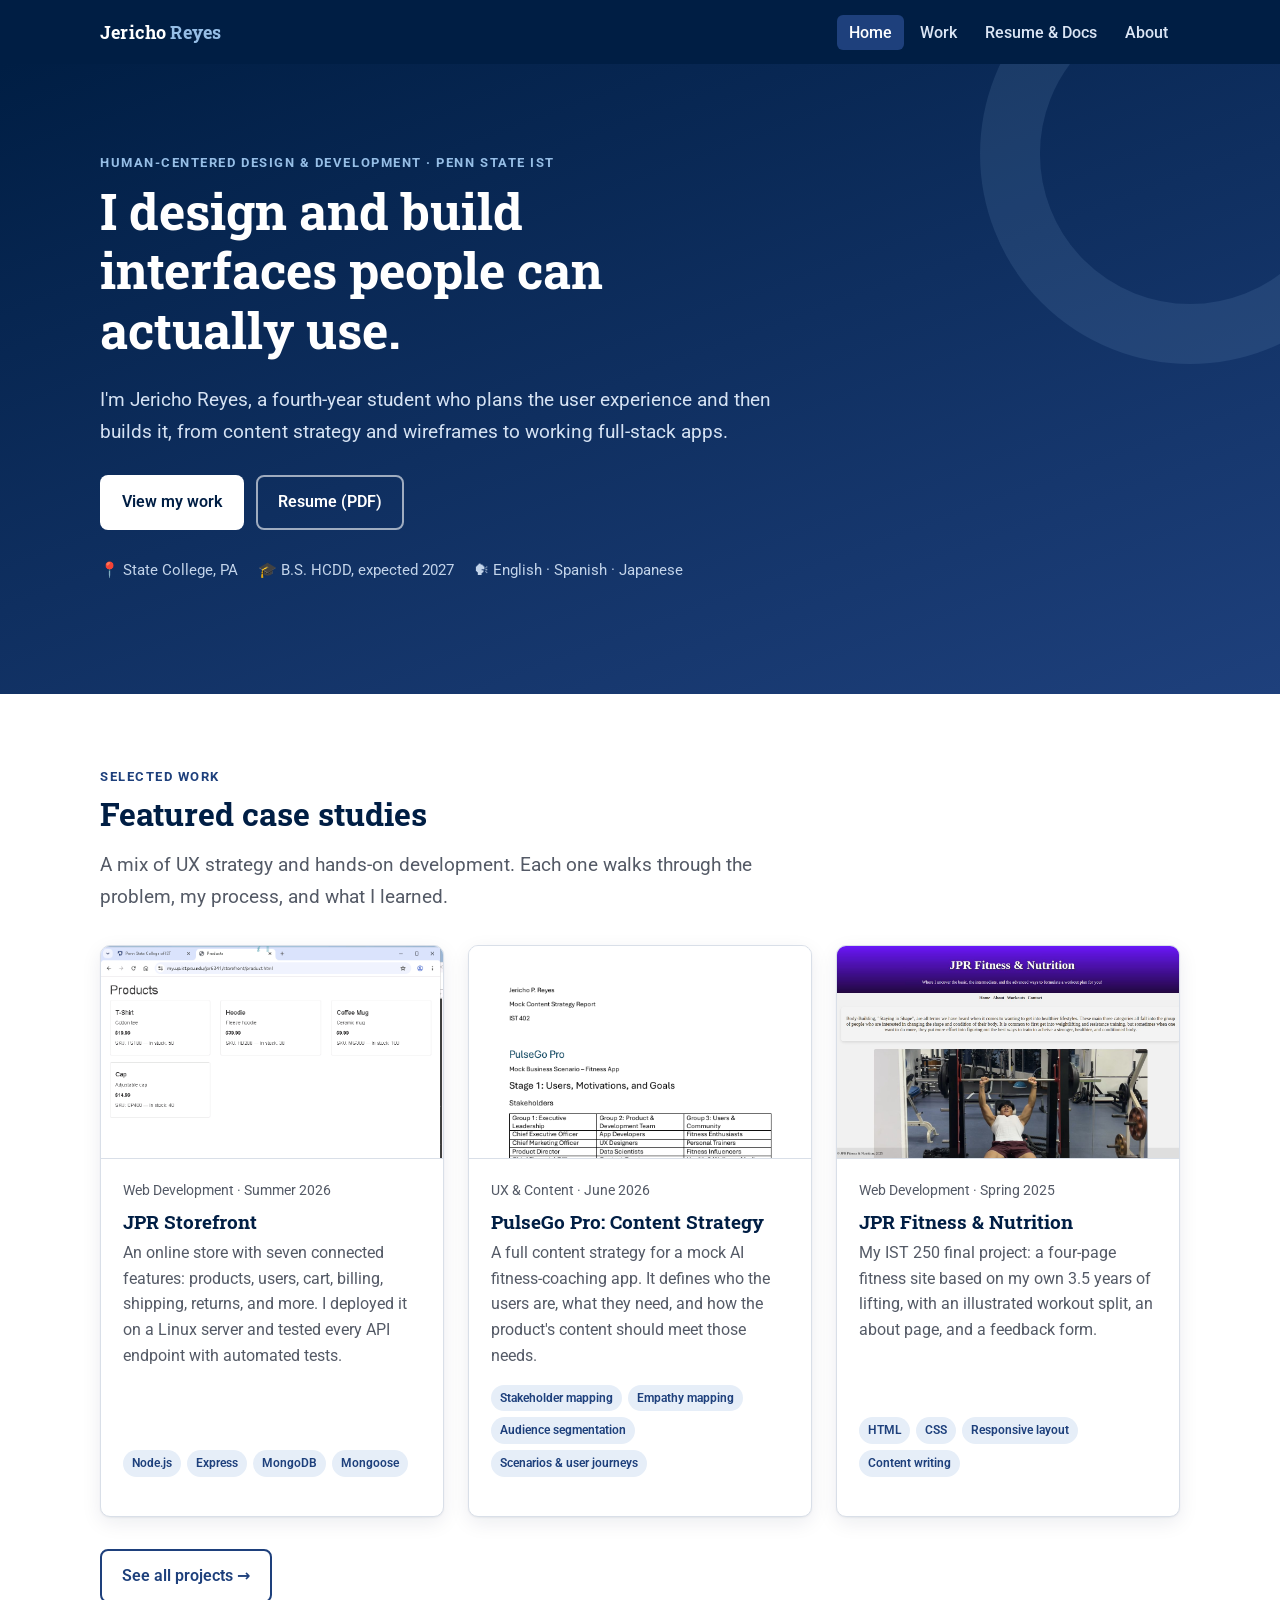
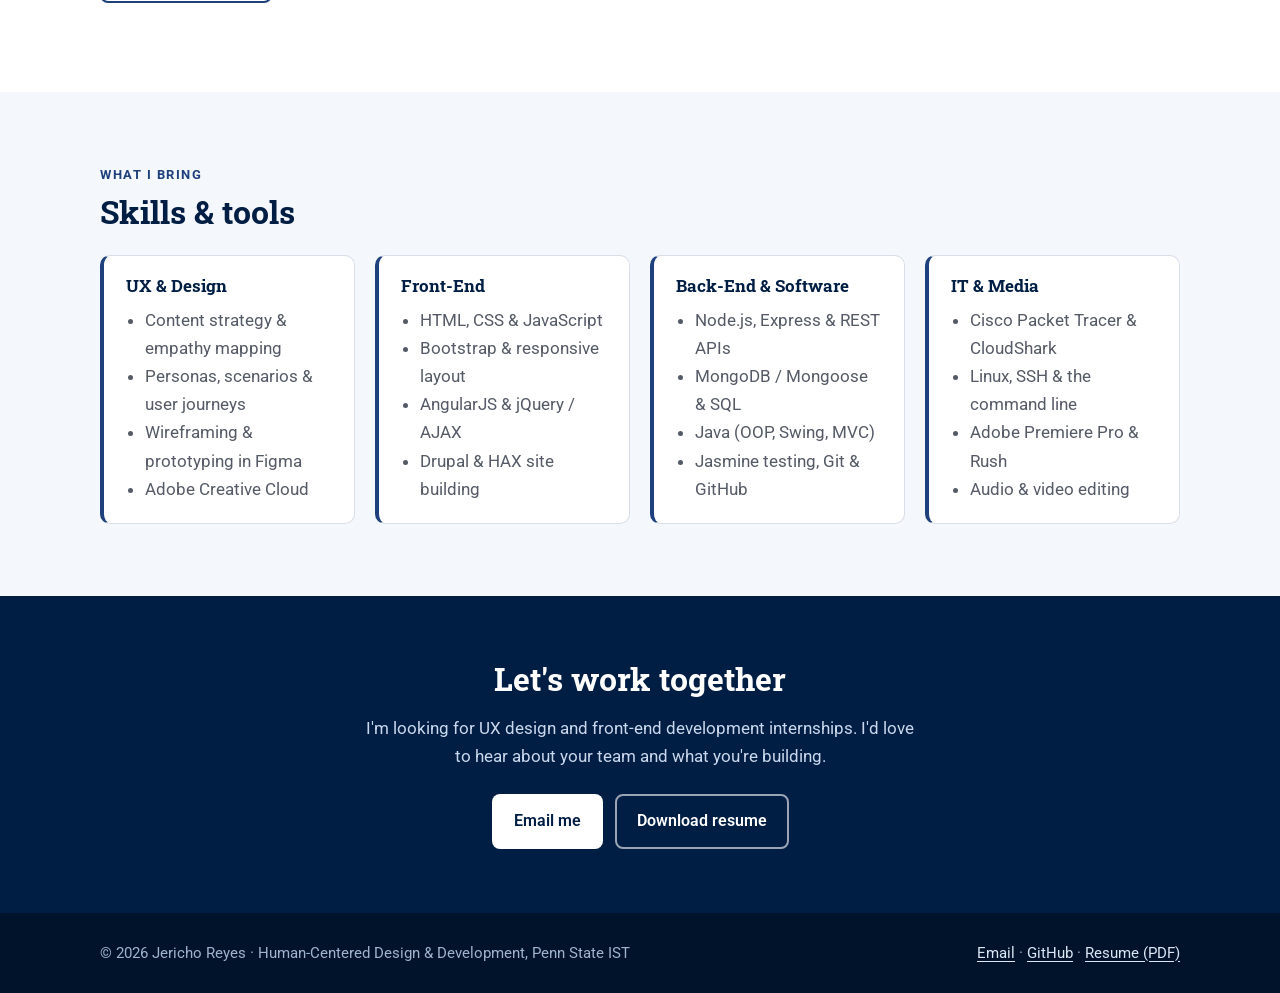
==== index.html @ 734ac3e8 "New portfolio site" ====
<!DOCTYPE html>
<html lang="en">
<head>
<meta charset="utf-8">
<meta name="viewport" content="width=device-width, initial-scale=1">
<title>Jericho Reyes · UX Design & Front-End Development</title>
<meta name="description" content="Portfolio of Jericho Reyes, a Human-Centered Design & Development student at Penn State: UX case studies, web development, and software projects.">
<meta property="og:title" content="Jericho Reyes · UX Design & Front-End Development">
<meta property="og:description" content="Portfolio of Jericho Reyes, a Human-Centered Design & Development student at Penn State: UX case studies, web development, and software projects.">
<link rel="icon" href="data:image/svg+xml,%3Csvg xmlns='http://www.w3.org/2000/svg' viewBox='0 0 64 64'%3E%3Crect width='64' height='64' rx='12' fill='%23001e44'/%3E%3Ctext x='32' y='42' font-family='Georgia,serif' font-size='28' font-weight='700' fill='%2396bee6' text-anchor='middle'%3EJR%3C/text%3E%3C/svg%3E">
<link rel="preconnect" href="https://fonts.googleapis.com">
<link rel="preconnect" href="https://fonts.gstatic.com" crossorigin>
<link href="https://fonts.googleapis.com/css2?family=Roboto:wght@400;500;700&family=Roboto+Slab:wght@600;700&display=swap" rel="stylesheet">
<link rel="stylesheet" href="css/style.css">
</head>
<body>
<a class="skip-link" href="#main">Skip to content</a>
<header class="site-header">
  <div class="container">
    <a class="brand" href="index.html">Jericho <span>Reyes</span></a>
    <button class="nav-toggle" type="button" aria-expanded="false" aria-controls="site-nav">Menu</button>
    <nav id="site-nav" class="nav" aria-label="Main"><ul><li><a href="index.html" aria-current="page">Home</a></li><li><a href="work.html">Work</a></li><li><a href="documents.html">Resume & Docs</a></li><li><a href="about.html">About</a></li></ul></nav>
  </div>
</header>
<main id="main">
<section class="hero">
  <div class="container">
    <p class="eyebrow">Human-Centered Design &amp; Development · Penn State IST</p>
    <h1>I design and build interfaces people can actually use.</h1>
    <p class="lead">I'm Jericho Reyes, a fourth-year student who plans the user experience and then builds it, from content strategy and wireframes to working full-stack apps.</p>
    <div class="btn-row">
      <a class="btn btn-light" href="work.html">View my work</a>
      <a class="btn btn-ghost-light" href="assets/docs/Jericho-Reyes-Resume.pdf" target="_blank" rel="noopener">Resume (PDF)</a>
    </div>
    <ul class="hero-meta">
      <li>📍 State College, PA</li>
      <li>🎓 B.S. HCDD, expected 2027</li>
      <li>🗣 English · Spanish · Japanese</li>
    </ul>
  </div>
</section>

<section class="section">
  <div class="container">
    <p class="eyebrow">Selected work</p>
    <h2>Featured case studies</h2>
    <p class="lead" style="margin-bottom:32px">A mix of UX strategy and hands-on development. Each one walks through the problem, my process, and what I learned.</p>
    <div id="featured-grid" class="grid grid-3" aria-live="polite"></div>
    <p style="margin-top:32px"><a class="btn btn-outline" href="work.html">See all projects →</a></p>
  </div>
</section>

<section class="section alt">
  <div class="container">
    <p class="eyebrow">What I bring</p>
    <h2>Skills &amp; tools</h2>
    <div class="skills" style="margin-top:24px">
      <div class="skill-group"><h3>UX &amp; Design</h3><ul><li>Content strategy &amp; empathy mapping</li><li>Personas, scenarios &amp; user journeys</li><li>Wireframing &amp; prototyping in Figma</li><li>Adobe Creative Cloud</li></ul></div>
      <div class="skill-group"><h3>Front-End</h3><ul><li>HTML, CSS &amp; JavaScript</li><li>Bootstrap &amp; responsive layout</li><li>AngularJS &amp; jQuery / AJAX</li><li>Drupal &amp; HAX site building</li></ul></div>
      <div class="skill-group"><h3>Back-End &amp; Software</h3><ul><li>Node.js, Express &amp; REST APIs</li><li>MongoDB / Mongoose &amp; SQL</li><li>Java (OOP, Swing, MVC)</li><li>Jasmine testing, Git &amp; GitHub</li></ul></div>
      <div class="skill-group"><h3>IT &amp; Media</h3><ul><li>Cisco Packet Tracer &amp; CloudShark</li><li>Linux, SSH &amp; the command line</li><li>Adobe Premiere Pro &amp; Rush</li><li>Audio &amp; video editing</li></ul></div>
    </div>
  </div>
</section>
<section class="cta">
  <div class="container">
    <h2>Let's work together</h2>
    <p>I'm looking for UX design and front-end development internships. I'd love to hear about your team and what you're building.</p>
    <div class="btn-row">
      <a class="btn btn-light" href="mailto:rjericho1227@gmail.com">Email me</a>
      <a class="btn btn-ghost-light" href="assets/docs/Jericho-Reyes-Resume.pdf" target="_blank" rel="noopener">Download resume</a>
    </div>
  </div>
</section>
</main>
<footer class="site-footer">
  <div class="container">
    <p style="margin:0">© <span data-year>2026</span> Jericho Reyes · Human-Centered Design &amp; Development, Penn State IST</p>
    <p style="margin:0"><a href="mailto:rjericho1227@gmail.com">Email</a> · <a href="https://github.com/rjah27" target="_blank" rel="noopener">GitHub</a> · <a href="assets/docs/Jericho-Reyes-Resume.pdf" target="_blank" rel="noopener">Resume (PDF)</a></p>
  </div>
</footer>
<script src="data/projects.js"></script>
<script src="js/main.js"></script>
</body>
</html>
---- css/style.css ----
/* =========================================================
   Jericho Reyes — Portfolio
   Palette inspired by Penn State colors (navy + blues)
   ========================================================= */
:root {
  --navy: #001e44;        /* Nittany Navy */
  --blue: #1e407c;        /* Beaver Blue */
  --sky: #96bee6;         /* Pugh Blue */
  --sky-soft: #e6eef8;
  --ink: #1a1d24;
  --muted: #545a66;
  --line: #d9dfe8;
  --bg: #ffffff;
  --bg-alt: #f4f7fb;
  --accent: #009cde;      /* Pa. sky accent, used sparingly */
  --radius: 10px;
  --shadow: 0 1px 2px rgba(0, 30, 68, .06), 0 6px 20px rgba(0, 30, 68, .08);
  --max: 1120px;
  --font-body: "Roboto", system-ui, -apple-system, "Segoe UI", sans-serif;
  --font-head: "Roboto Slab", Georgia, serif;
}

*, *::before, *::after { box-sizing: border-box; }
html { scroll-behavior: smooth; }
@media (prefers-reduced-motion: reduce) {
  html { scroll-behavior: auto; }
  *, *::before, *::after { transition: none !important; animation: none !important; }
}

body {
  margin: 0;
  font-family: var(--font-body);
  font-size: 1.0625rem;
  line-height: 1.65;
  color: var(--ink);
  background: var(--bg);
}
img, video { max-width: 100%; display: block; }
a { color: var(--blue); text-underline-offset: 3px; }
a:hover { color: var(--navy); }
:focus-visible { outline: 3px solid var(--accent); outline-offset: 3px; border-radius: 4px; }

h1, h2, h3 { font-family: var(--font-head); color: var(--navy); line-height: 1.2; margin: 0 0 .5em; }
h1 { font-size: clamp(2rem, 4.5vw, 3.1rem); }
h2 { font-size: clamp(1.5rem, 3vw, 2rem); }
h3 { font-size: 1.2rem; }
p { margin: 0 0 1em; }

.container { width: 100%; max-width: var(--max); margin: 0 auto; padding: 0 20px; }
.section { padding: 72px 0; }
.section.alt { background: var(--bg-alt); }
.eyebrow { font-size: .8rem; font-weight: 700; letter-spacing: .12em; text-transform: uppercase; color: var(--blue); margin-bottom: .6em; }
.lead { font-size: 1.2rem; color: var(--muted); max-width: 62ch; }
.muted { color: var(--muted); }

.skip-link { position: absolute; left: -999px; top: 8px; background: var(--navy); color: #fff; padding: 8px 14px; z-index: 100; border-radius: 6px; }
.skip-link:focus { left: 8px; }

/* ---------- Header ---------- */
.site-header { background: var(--navy); color: #fff; position: sticky; top: 0; z-index: 50; }
.site-header .container { display: flex; align-items: center; justify-content: space-between; min-height: 64px; gap: 16px; }
.brand { color: #fff; text-decoration: none; font-family: var(--font-head); font-weight: 700; font-size: 1.15rem; letter-spacing: .01em; }
.brand span { color: var(--sky); }
.brand:hover { color: #fff; }
.nav ul { list-style: none; display: flex; gap: 4px; margin: 0; padding: 0; }
.nav a { color: #dbe6f5; text-decoration: none; padding: 8px 12px; border-radius: 6px; font-weight: 500; font-size: .98rem; }
.nav a:hover { background: rgba(255,255,255,.08); color: #fff; }
.nav a[aria-current="page"] { background: var(--blue); color: #fff; }
.nav-toggle { display: none; background: none; border: 1px solid rgba(255,255,255,.35); color: #fff; border-radius: 6px; padding: 6px 10px; font: inherit; cursor: pointer; }

@media (max-width: 760px) {
  .nav-toggle { display: inline-block; }
  .nav { position: absolute; top: 64px; left: 0; right: 0; background: var(--navy); display: none; border-top: 1px solid rgba(255,255,255,.12); }
  .nav.open { display: block; }
  .nav ul { flex-direction: column; padding: 8px 12px 16px; }
  .nav a { display: block; padding: 12px; }
}

/* ---------- Buttons ---------- */
.btn { display: inline-flex; align-items: center; gap: 8px; padding: 12px 20px; border-radius: 8px; font-weight: 600; text-decoration: none; border: 2px solid transparent; transition: background .15s, color .15s, border-color .15s; font-size: 1rem; cursor: pointer; }
.btn-primary { background: var(--blue); color: #fff; }
.btn-primary:hover { background: var(--navy); color: #fff; }
.btn-light { background: #fff; color: var(--navy); }
.btn-light:hover { background: var(--sky-soft); color: var(--navy); }
.btn-outline { border-color: currentColor; color: var(--blue); background: transparent; }
.btn-outline:hover { background: var(--sky-soft); }
.btn-ghost-light { border-color: rgba(255,255,255,.6); color: #fff; }
.btn-ghost-light:hover { background: rgba(255,255,255,.1); color: #fff; }
.btn-row { display: flex; flex-wrap: wrap; gap: 12px; }

/* ---------- Hero ---------- */
.hero { background: linear-gradient(160deg, var(--navy) 0%, var(--blue) 100%); color: #fff; padding: 88px 0 96px; position: relative; overflow: hidden; }
.hero::after { content: ""; position: absolute; right: -120px; top: -120px; width: 420px; height: 420px; border-radius: 50%; border: 60px solid rgba(150,190,230,.12); }
.hero h1 { color: #fff; max-width: 18ch; }
.hero .eyebrow { color: var(--sky); }
.hero p.lead { color: #d5e2f3; }
.hero .btn-row { margin-top: 28px; }
.hero-meta { display: flex; flex-wrap: wrap; gap: 8px 20px; margin-top: 28px; color: #c3d4ea; font-size: .95rem; padding: 0; list-style: none; }

/* ---------- Cards ---------- */
.grid { display: grid; gap: 24px; }
.grid-3 { grid-template-columns: repeat(auto-fill, minmax(300px, 1fr)); }
.card { background: #fff; border: 1px solid var(--line); border-radius: var(--radius); overflow: hidden; display: flex; flex-direction: column; box-shadow: var(--shadow); transition: transform .15s, box-shadow .15s; }
.card:hover { transform: translateY(-3px); box-shadow: 0 2px 4px rgba(0,30,68,.08), 0 12px 28px rgba(0,30,68,.12); }
.card-media { aspect-ratio: 16 / 10; background: var(--sky-soft); overflow: hidden; border-bottom: 1px solid var(--line); }
.card-media img { width: 100%; height: 100%; object-fit: cover; object-position: top center; }
.card-body { padding: 20px 22px 22px; display: flex; flex-direction: column; flex: 1; }
.card-body h3 { margin-bottom: .35em; }
.card-body h3 a { color: var(--navy); text-decoration: none; }
.card-body h3 a::after { content: ""; position: absolute; inset: 0; }
.card { position: relative; }
.card-body p { color: var(--muted); font-size: .98rem; }
.card-meta { font-size: .85rem; color: var(--muted); margin-bottom: .6em; }
.tags { display: flex; flex-wrap: wrap; gap: 6px; margin-top: auto; padding: 0; list-style: none; }
.tag { font-size: .78rem; font-weight: 600; color: var(--blue); background: var(--sky-soft); padding: 3px 9px; border-radius: 999px; }

/* ---------- Filters ---------- */
.filters { display: flex; flex-wrap: wrap; gap: 8px; margin: 8px 0 32px; }
.filter-btn { font: inherit; font-size: .95rem; font-weight: 600; padding: 8px 16px; border-radius: 999px; border: 1.5px solid var(--line); background: #fff; color: var(--muted); cursor: pointer; }
.filter-btn:hover { border-color: var(--blue); color: var(--blue); }
.filter-btn[aria-pressed="true"] { background: var(--navy); border-color: var(--navy); color: #fff; }

/* ---------- Skills ---------- */
.skills { display: grid; grid-template-columns: repeat(auto-fit, minmax(240px, 1fr)); gap: 20px; }
.skill-group { background: #fff; border: 1px solid var(--line); border-left: 4px solid var(--blue); border-radius: var(--radius); padding: 20px 22px; }
.skill-group h3 { font-size: 1.05rem; margin-bottom: .6em; }
.skill-group ul { margin: 0; padding-left: 1.1em; color: var(--muted); }

/* ---------- Case study ---------- */
.cs-hero { background: var(--bg-alt); padding: 56px 0 40px; border-bottom: 1px solid var(--line); }
.back-link { display: inline-block; margin-bottom: 18px; font-weight: 600; text-decoration: none; }
.facts { display: grid; grid-template-columns: repeat(auto-fit, minmax(170px, 1fr)); gap: 16px 28px; margin: 28px 0 0; padding: 0; }
.facts div { border-top: 2px solid var(--sky); padding-top: 10px; }
.facts dt { font-size: .78rem; text-transform: uppercase; letter-spacing: .1em; font-weight: 700; color: var(--blue); }
.facts dd { margin: 4px 0 0; color: var(--ink); }
.cs-body { display: grid; grid-template-columns: minmax(0, 1fr); gap: 0; max-width: 800px; }
.cs-section { padding: 36px 0; border-bottom: 1px solid var(--line); }
.cs-section:last-child { border-bottom: 0; }
.cs-section ul { padding-left: 1.2em; }
.cs-section li { margin-bottom: .4em; }
.gallery { display: grid; grid-template-columns: repeat(auto-fit, minmax(280px, 1fr)); gap: 20px; margin: 8px 0 0; }
.gallery figure { margin: 0; background: #fff; border: 1px solid var(--line); border-radius: var(--radius); overflow: hidden; }
.gallery figcaption { font-size: .88rem; color: var(--muted); padding: 10px 14px; border-top: 1px solid var(--line); }
.media-wide { margin: 8px 0 0; border-radius: var(--radius); overflow: hidden; border: 1px solid var(--line); background: #000; }
.audio-card { background: linear-gradient(135deg, var(--navy), var(--blue)); color: #fff; border-radius: var(--radius); padding: 24px; }
.audio-card p { color: #d5e2f3; }
.audio-card audio { width: 100%; margin-top: 8px; }
.callout { background: var(--sky-soft); border-left: 4px solid var(--blue); padding: 16px 20px; border-radius: 0 var(--radius) var(--radius) 0; }
.next-prev { display: flex; justify-content: space-between; gap: 16px; flex-wrap: wrap; padding: 40px 0 8px; }

/* ---------- Documents ---------- */
.doc-list { display: grid; grid-template-columns: repeat(auto-fill, minmax(300px, 1fr)); gap: 20px; }
.doc { display: flex; gap: 16px; align-items: flex-start; background: #fff; border: 1px solid var(--line); border-radius: var(--radius); padding: 20px; box-shadow: var(--shadow); }
.doc-icon { flex: none; width: 44px; height: 52px; border-radius: 6px; background: var(--navy); color: #fff; font-size: .72rem; font-weight: 700; display: grid; place-items: center; letter-spacing: .05em; }
.doc h3 { font-size: 1.05rem; margin-bottom: .25em; }
.doc p { font-size: .93rem; color: var(--muted); margin-bottom: .6em; }
.cert-list { list-style: none; padding: 0; margin: 0; display: grid; grid-template-columns: repeat(auto-fill, minmax(280px, 1fr)); gap: 10px 24px; }
.cert-list li { border-bottom: 1px solid var(--line); padding: 10px 0; display: flex; justify-content: space-between; gap: 12px; align-items: baseline; }
.cert-list a { font-weight: 500; }
.cert-list span { font-size: .82rem; color: var(--muted); white-space: nowrap; }

/* ---------- About ---------- */
.about-grid { display: grid; grid-template-columns: 1.4fr 1fr; gap: 48px; align-items: start; }
@media (max-width: 860px) { .about-grid { grid-template-columns: 1fr; } }
.timeline { list-style: none; margin: 0; padding: 0; border-left: 2px solid var(--sky); }
.timeline li { position: relative; padding: 0 0 24px 22px; }
.timeline li::before { content: ""; position: absolute; left: -7px; top: 6px; width: 12px; height: 12px; border-radius: 50%; background: var(--blue); border: 2px solid #fff; }
.timeline .when { font-size: .85rem; color: var(--muted); }
.side-card { background: var(--bg-alt); border: 1px solid var(--line); border-radius: var(--radius); padding: 24px; margin-bottom: 20px; }
.side-card h3 { font-size: 1.05rem; }
.side-card ul { margin: 0; padding-left: 1.1em; }

/* ---------- CTA + Footer ---------- */
.cta { background: var(--navy); color: #fff; padding: 64px 0; text-align: center; }
.cta h2 { color: #fff; }
.cta p { color: #c9d8ec; max-width: 56ch; margin: 0 auto 24px; }
.cta .btn-row { justify-content: center; }
.site-footer { background: #00132b; color: #9fb3cf; padding: 28px 0; font-size: .92rem; }
.site-footer .container { display: flex; flex-wrap: wrap; justify-content: space-between; gap: 12px; }
.site-footer a { color: #dbe6f5; }

.empty-state { text-align: center; padding: 60px 20px; color: var(--muted); }
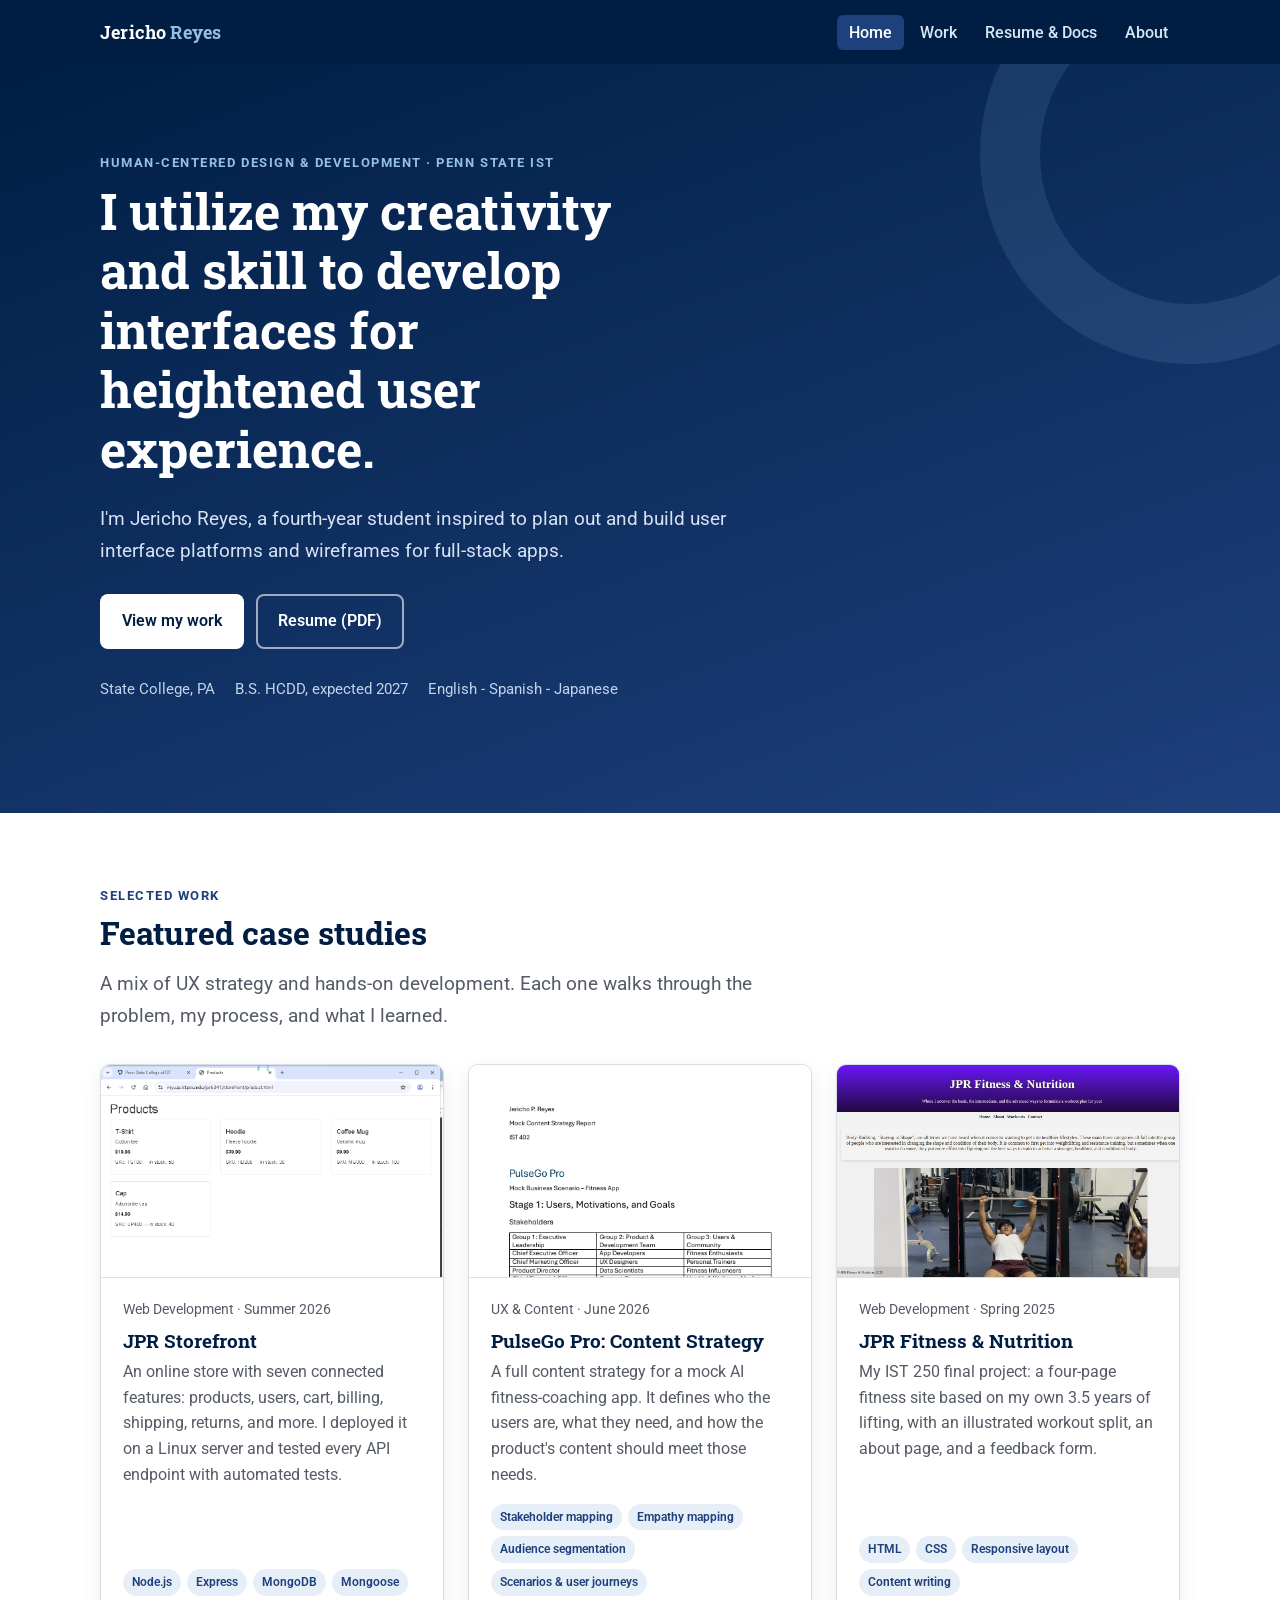
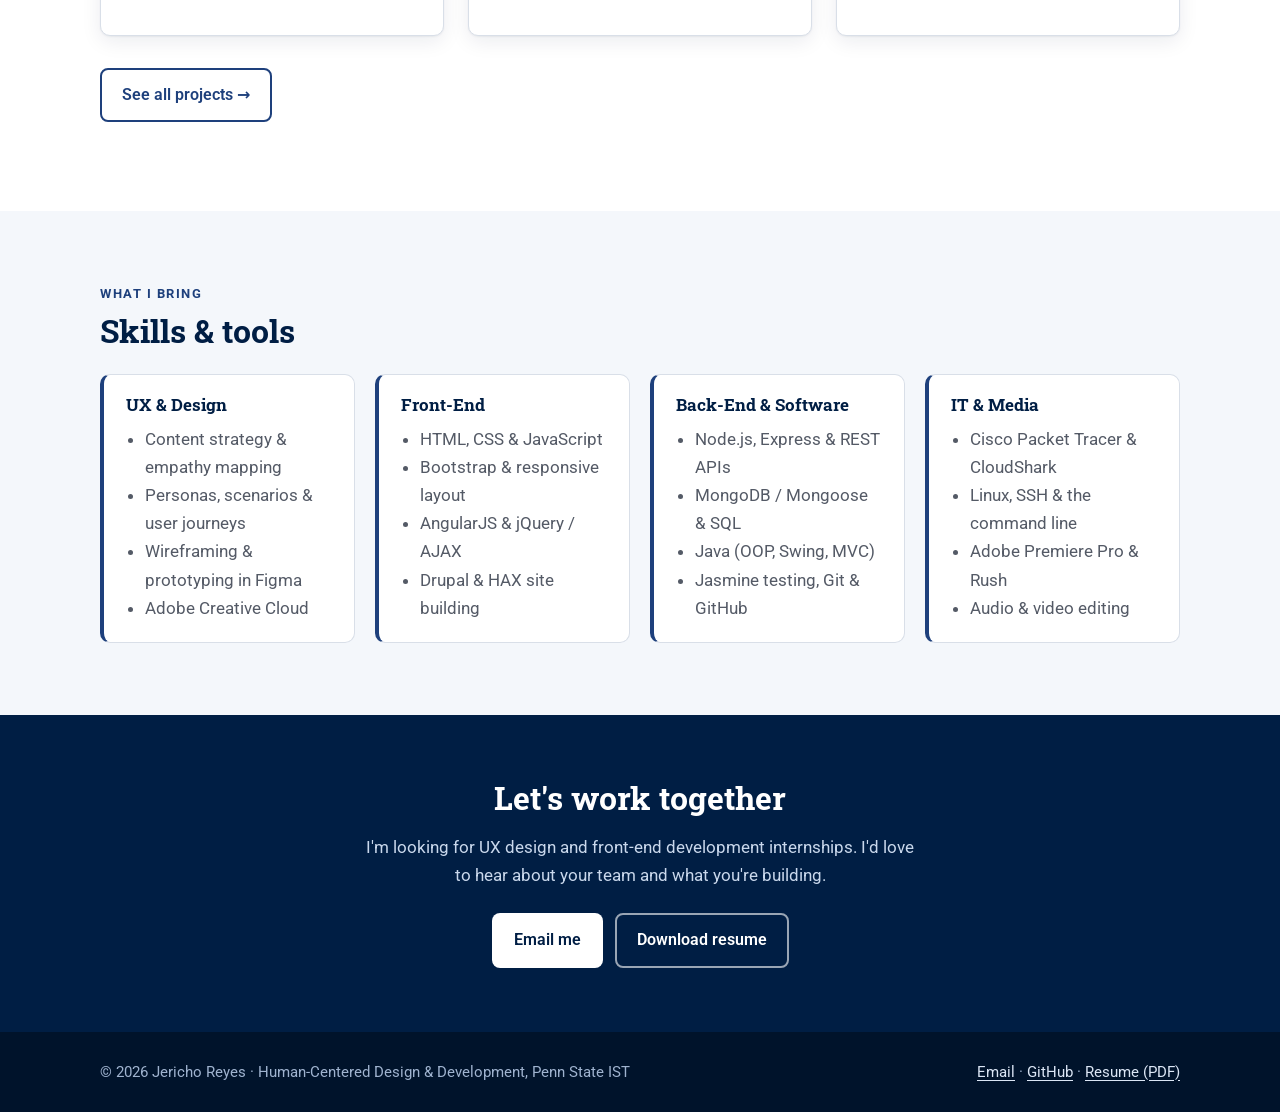
==== commit 2e7c34d7: "Design/Text changes" ====
--- a/index.html
+++ b/index.html
@@ -26,16 +26,16 @@
 <section class="hero">
   <div class="container">
     <p class="eyebrow">Human-Centered Design &amp; Development · Penn State IST</p>
-    <h1>I design and build interfaces people can actually use.</h1>
-    <p class="lead">I'm Jericho Reyes, a fourth-year student who plans the user experience and then builds it, from content strategy and wireframes to working full-stack apps.</p>
+    <h1>I utilize my creativity and skill to develop interfaces for heightened user experience.</h1>
+    <p class="lead">I'm Jericho Reyes, a fourth-year student inspired to plan out and build user interface platforms and wireframes for full-stack apps.</p>
     <div class="btn-row">
       <a class="btn btn-light" href="work.html">View my work</a>
       <a class="btn btn-ghost-light" href="assets/docs/Jericho-Reyes-Resume.pdf" target="_blank" rel="noopener">Resume (PDF)</a>
     </div>
     <ul class="hero-meta">
-      <li>📍 State College, PA</li>
-      <li>🎓 B.S. HCDD, expected 2027</li>
-      <li>🗣 English · Spanish · Japanese</li>
+      <li>State College, PA</li>
+      <li>B.S. HCDD, expected 2027</li>
+      <li>English - Spanish - Japanese</li>
     </ul>
   </div>
 </section>
--- a/css/style.css
+++ b/css/style.css
@@ -56,7 +56,7 @@
 .skip-link { position: absolute; left: -999px; top: 8px; background: var(--navy); color: #fff; padding: 8px 14px; z-index: 100; border-radius: 6px; }
 .skip-link:focus { left: 8px; }
 
-/* ---------- Header ---------- */
+/* HEADER */
 .site-header { background: var(--navy); color: #fff; position: sticky; top: 0; z-index: 50; }
 .site-header .container { display: flex; align-items: center; justify-content: space-between; min-height: 64px; gap: 16px; }
 .brand { color: #fff; text-decoration: none; font-family: var(--font-head); font-weight: 700; font-size: 1.15rem; letter-spacing: .01em; }
@@ -76,7 +76,7 @@
   .nav a { display: block; padding: 12px; }
 }
 
-/* ---------- Buttons ---------- */
+/* BUTTONS */
 .btn { display: inline-flex; align-items: center; gap: 8px; padding: 12px 20px; border-radius: 8px; font-weight: 600; text-decoration: none; border: 2px solid transparent; transition: background .15s, color .15s, border-color .15s; font-size: 1rem; cursor: pointer; }
 .btn-primary { background: var(--blue); color: #fff; }
 .btn-primary:hover { background: var(--navy); color: #fff; }
@@ -88,7 +88,7 @@
 .btn-ghost-light:hover { background: rgba(255,255,255,.1); color: #fff; }
 .btn-row { display: flex; flex-wrap: wrap; gap: 12px; }
 
-/* ---------- Hero ---------- */
+/* HERO */
 .hero { background: linear-gradient(160deg, var(--navy) 0%, var(--blue) 100%); color: #fff; padding: 88px 0 96px; position: relative; overflow: hidden; }
 .hero::after { content: ""; position: absolute; right: -120px; top: -120px; width: 420px; height: 420px; border-radius: 50%; border: 60px solid rgba(150,190,230,.12); }
 .hero h1 { color: #fff; max-width: 18ch; }
@@ -97,7 +97,7 @@
 .hero .btn-row { margin-top: 28px; }
 .hero-meta { display: flex; flex-wrap: wrap; gap: 8px 20px; margin-top: 28px; color: #c3d4ea; font-size: .95rem; padding: 0; list-style: none; }
 
-/* ---------- Cards ---------- */
+/* CARDS */
 .grid { display: grid; gap: 24px; }
 .grid-3 { grid-template-columns: repeat(auto-fill, minmax(300px, 1fr)); }
 .card { background: #fff; border: 1px solid var(--line); border-radius: var(--radius); overflow: hidden; display: flex; flex-direction: column; box-shadow: var(--shadow); transition: transform .15s, box-shadow .15s; }
@@ -114,19 +114,19 @@
 .tags { display: flex; flex-wrap: wrap; gap: 6px; margin-top: auto; padding: 0; list-style: none; }
 .tag { font-size: .78rem; font-weight: 600; color: var(--blue); background: var(--sky-soft); padding: 3px 9px; border-radius: 999px; }
 
-/* ---------- Filters ---------- */
+/* FILTERS */
 .filters { display: flex; flex-wrap: wrap; gap: 8px; margin: 8px 0 32px; }
 .filter-btn { font: inherit; font-size: .95rem; font-weight: 600; padding: 8px 16px; border-radius: 999px; border: 1.5px solid var(--line); background: #fff; color: var(--muted); cursor: pointer; }
 .filter-btn:hover { border-color: var(--blue); color: var(--blue); }
 .filter-btn[aria-pressed="true"] { background: var(--navy); border-color: var(--navy); color: #fff; }
 
-/* ---------- Skills ---------- */
+/* SKILLS */
 .skills { display: grid; grid-template-columns: repeat(auto-fit, minmax(240px, 1fr)); gap: 20px; }
 .skill-group { background: #fff; border: 1px solid var(--line); border-left: 4px solid var(--blue); border-radius: var(--radius); padding: 20px 22px; }
 .skill-group h3 { font-size: 1.05rem; margin-bottom: .6em; }
 .skill-group ul { margin: 0; padding-left: 1.1em; color: var(--muted); }
 
-/* ---------- Case study ---------- */
+/* CASE STUDY */
 .cs-hero { background: var(--bg-alt); padding: 56px 0 40px; border-bottom: 1px solid var(--line); }
 .back-link { display: inline-block; margin-bottom: 18px; font-weight: 600; text-decoration: none; }
 .facts { display: grid; grid-template-columns: repeat(auto-fit, minmax(170px, 1fr)); gap: 16px 28px; margin: 28px 0 0; padding: 0; }
@@ -148,7 +148,7 @@
 .callout { background: var(--sky-soft); border-left: 4px solid var(--blue); padding: 16px 20px; border-radius: 0 var(--radius) var(--radius) 0; }
 .next-prev { display: flex; justify-content: space-between; gap: 16px; flex-wrap: wrap; padding: 40px 0 8px; }
 
-/* ---------- Documents ---------- */
+/* DOCS */
 .doc-list { display: grid; grid-template-columns: repeat(auto-fill, minmax(300px, 1fr)); gap: 20px; }
 .doc { display: flex; gap: 16px; align-items: flex-start; background: #fff; border: 1px solid var(--line); border-radius: var(--radius); padding: 20px; box-shadow: var(--shadow); }
 .doc-icon { flex: none; width: 44px; height: 52px; border-radius: 6px; background: var(--navy); color: #fff; font-size: .72rem; font-weight: 700; display: grid; place-items: center; letter-spacing: .05em; }
@@ -159,7 +159,7 @@
 .cert-list a { font-weight: 500; }
 .cert-list span { font-size: .82rem; color: var(--muted); white-space: nowrap; }
 
-/* ---------- About ---------- */
+/* ABOUT */
 .about-grid { display: grid; grid-template-columns: 1.4fr 1fr; gap: 48px; align-items: start; }
 @media (max-width: 860px) { .about-grid { grid-template-columns: 1fr; } }
 .timeline { list-style: none; margin: 0; padding: 0; border-left: 2px solid var(--sky); }
@@ -170,7 +170,7 @@
 .side-card h3 { font-size: 1.05rem; }
 .side-card ul { margin: 0; padding-left: 1.1em; }
 
-/* ---------- CTA + Footer ---------- */
+/* FOOTER */
 .cta { background: var(--navy); color: #fff; padding: 64px 0; text-align: center; }
 .cta h2 { color: #fff; }
 .cta p { color: #c9d8ec; max-width: 56ch; margin: 0 auto 24px; }
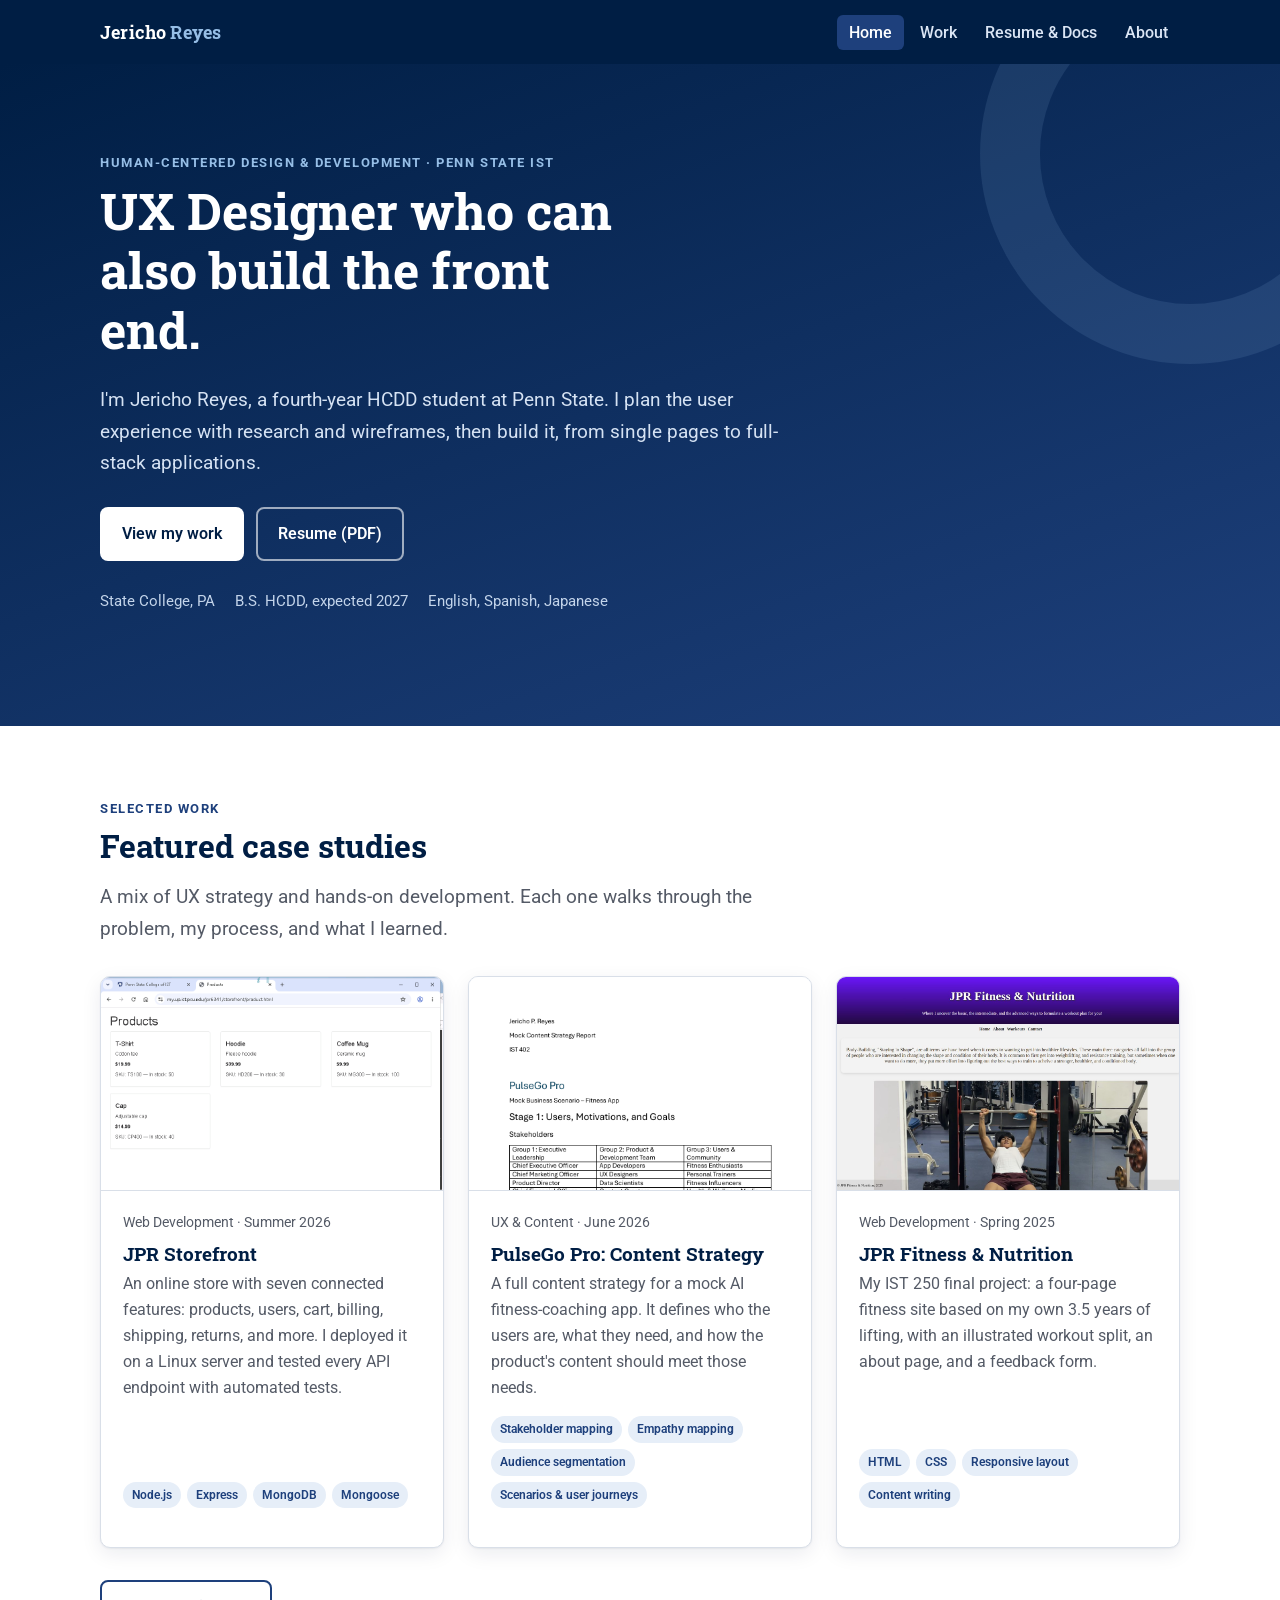
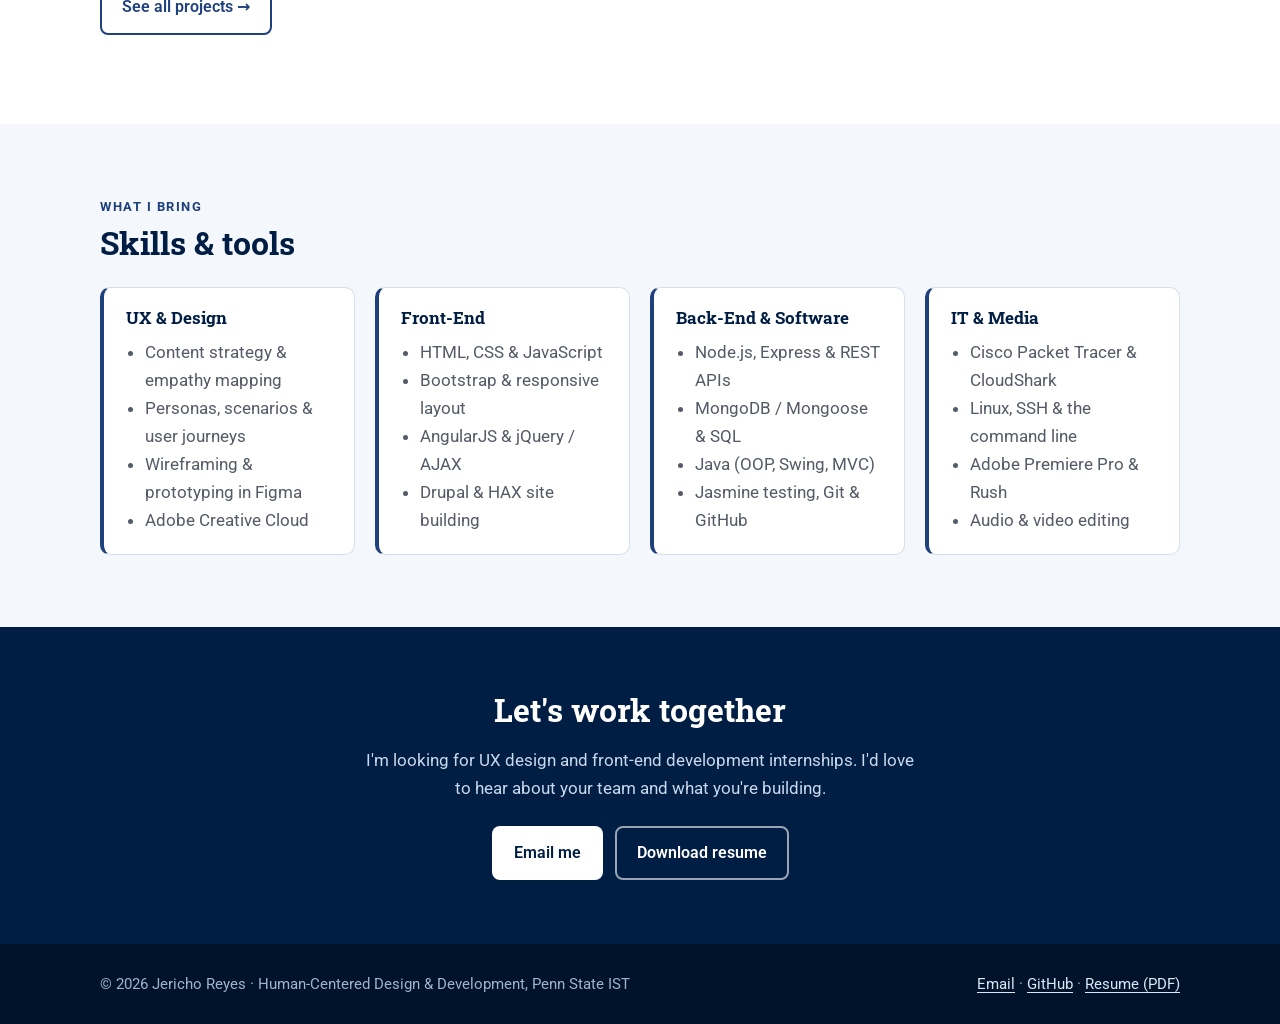
==== commit 93e1654c: "Text Fixes" ====
--- a/index.html
+++ b/index.html
@@ -26,8 +26,8 @@
 <section class="hero">
   <div class="container">
     <p class="eyebrow">Human-Centered Design &amp; Development · Penn State IST</p>
-    <h1>I utilize my creativity and skill to develop interfaces for heightened user experience.</h1>
-    <p class="lead">I'm Jericho Reyes, a fourth-year student inspired to plan out and build user interface platforms and wireframes for full-stack apps.</p>
+    <h1>UX Designer who can also build the front end.</h1>
+    <p class="lead">I'm Jericho Reyes, a fourth-year HCDD student at Penn State. I plan the user experience with research and wireframes, then build it, from single pages to full-stack applications.</p>
     <div class="btn-row">
       <a class="btn btn-light" href="work.html">View my work</a>
       <a class="btn btn-ghost-light" href="assets/docs/Jericho-Reyes-Resume.pdf" target="_blank" rel="noopener">Resume (PDF)</a>
@@ -35,7 +35,7 @@
     <ul class="hero-meta">
       <li>State College, PA</li>
       <li>B.S. HCDD, expected 2027</li>
-      <li>English - Spanish - Japanese</li>
+      <li>English, Spanish, Japanese</li>
     </ul>
   </div>
 </section>
